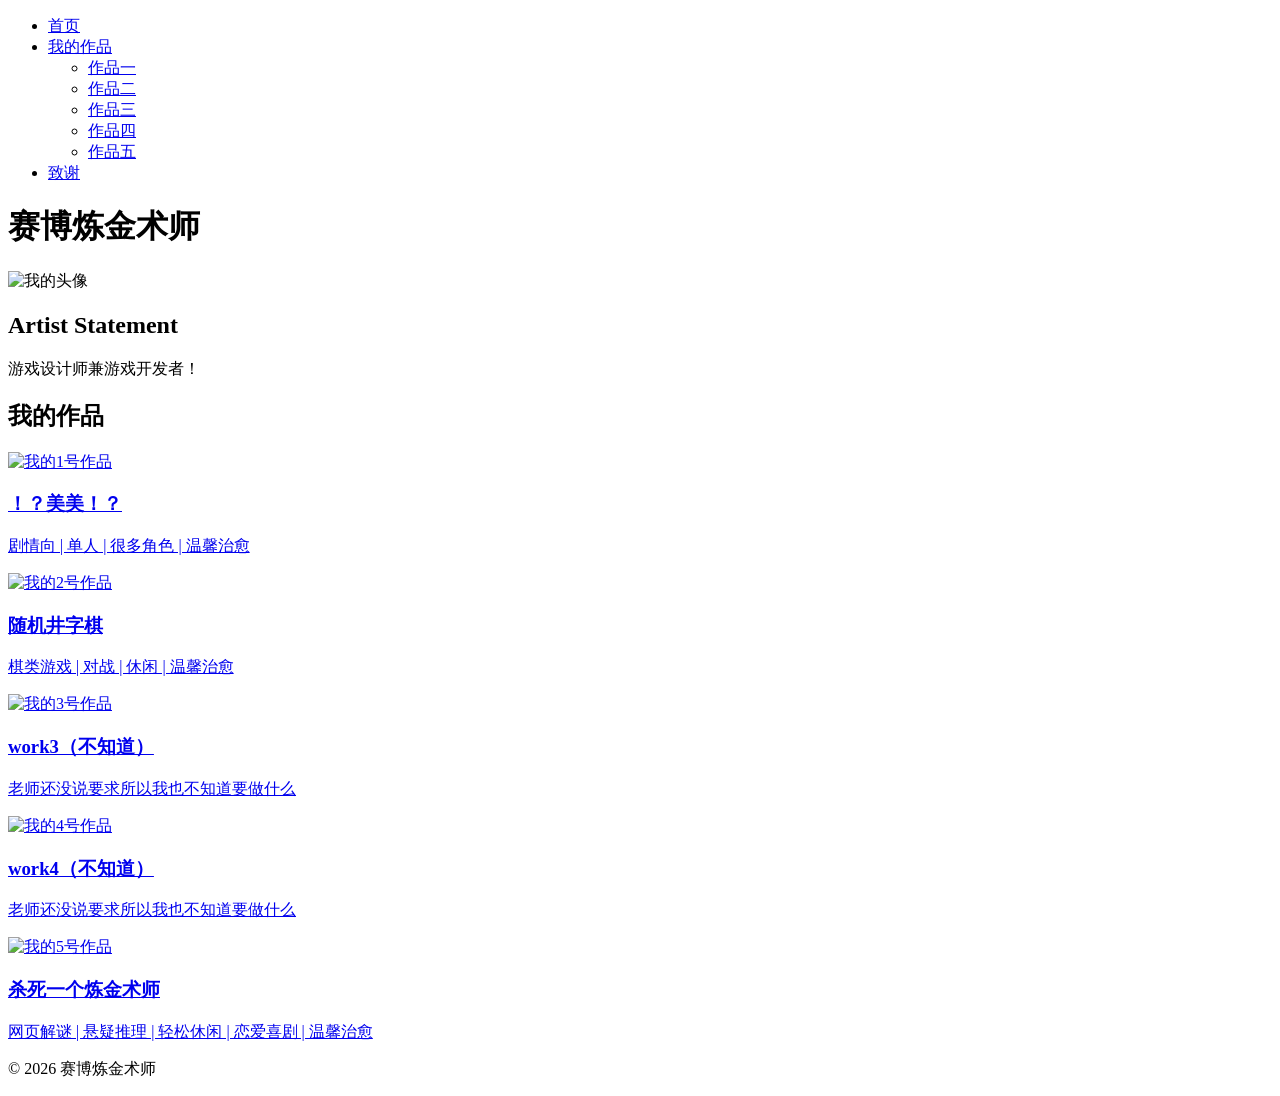
==== index.html @ 58104035 "玩家可在work2试玩游戏" ====
<!DOCTYPE html>
<html lang="zh-CN">
<head>
    <meta charset="UTF-8">
    <meta name="viewport" content="width=device-width,initial-scale=1">
    <title>我的作品集</title>
    <link rel="stylesheet" href="assets/css/style.css">
    <script src="assets/js/main.js" defer></script>
</head>

<body>
    <nav id="site-nav"></nav>

    <main>  
        <div class="left">
            <h1>赛博炼金术师</h1>
            <img class="avatar" src="assets/img/index/avatar.png" alt="我的头像">
            <h2>Artist Statement</h2>
            <p>游戏设计师兼游戏开发者！</p>
        </div>

        <div class="right">
            <h2>我的作品</h2>
            <div class="card">
                <a href="works/work1.html">
                    <img class="card_image" src="assets/img/placeholders/work1.jpg" alt="我的1号作品" loading="lazy">
                    <div class="card_content">
                        <h3>！？美美！？</h3>
                        <p>剧情向 | 单人 | 很多角色 | 温馨治愈</p>
                    </div>
                </a>
            </div>

            <div class="card">
                <a href="works/work2.html">
                    <img class="card_image" src="assets/img/placeholders/work2.jpg" alt="我的2号作品" loading="lazy">
                    <div class="card_content">
                        <h3>随机井字棋</h3>
                        <p>棋类游戏 | 对战 | 休闲 | 温馨治愈</p>
                    </div>
                </a>
            </div>

            <div class="card">
                <a href="works/work3.html">
                    <img class="card_image" src="assets/img/placeholders/work3.jpg" alt="我的3号作品" loading="lazy">
                    <div class="card_content">
                        <h3>work3（不知道）</h3>
                        <p>老师还没说要求所以我也不知道要做什么</p>
                    </div>
                </a>
            </div>

            <div class="card">
                <a href="works/work4.html">
                    <img class="card_image" src="assets/img/placeholders/work4.jpg" alt="我的4号作品" loading="lazy">
                    <div class="card_content">
                        <h3>work4（不知道）</h3>
                        <p>老师还没说要求所以我也不知道要做什么</p>
                    </div>
                </a>
            </div>

            <div class="card">
                <a href="works/work5.html">
                    <img class="card_image" src="assets/img/index/work5.webp" alt="我的5号作品" loading="lazy">
                    <div class="card_content">
                        <h3>杀死一个炼金术师</h3>
                        <p>网页解谜 | 悬疑推理 | 轻松休闲 | 恋爱喜剧 | 温馨治愈</p>
                    </div>
                </a>
            </div>
        </div>
    </main>
    
    <footer>
        <p> &copy; 2026 赛博炼金术师</p>
    </footer>
</body>
</html>
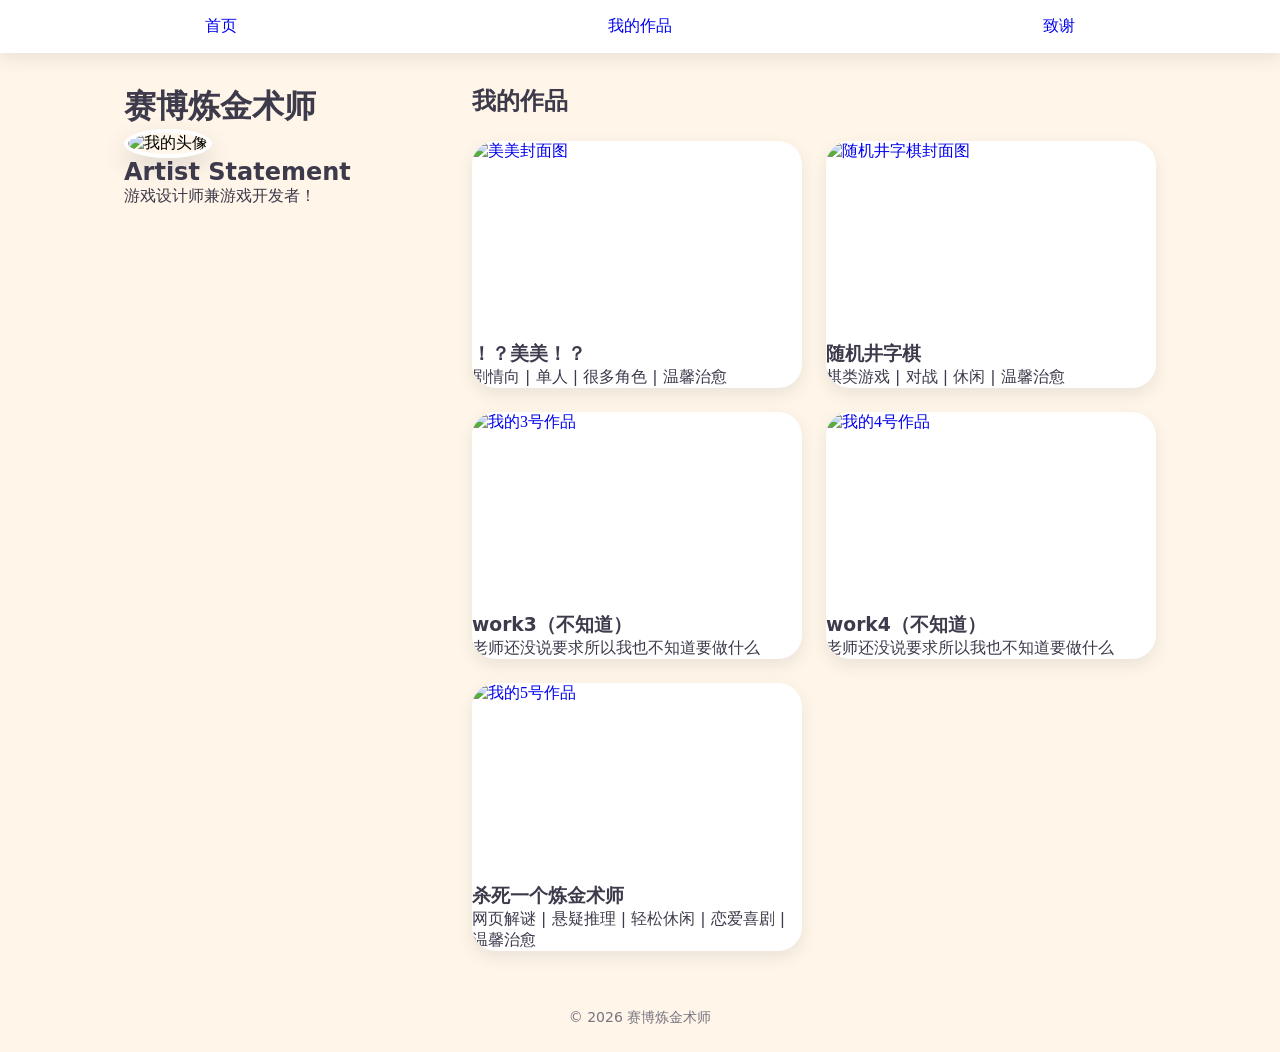
==== commit 703d56f0: "修改了footer的样式" ====
--- a/index.html
+++ b/index.html
@@ -3,7 +3,7 @@
 <head>
     <meta charset="UTF-8">
     <meta name="viewport" content="width=device-width,initial-scale=1">
-    <title>我的作品集</title>
+    <title>赛博炼金术师的作品集</title>
     <link rel="stylesheet" href="assets/css/style.css">
     <script src="assets/js/main.js" defer></script>
 </head>
@@ -23,7 +23,7 @@
             <h2>我的作品</h2>
             <div class="card">
                 <a href="works/work1.html">
-                    <img class="card_image" src="assets/img/placeholders/work1.jpg" alt="我的1号作品" loading="lazy">
+                    <img class="card_image" src="assets/img/placeholders/work1.jpg" alt="美美封面图" loading="lazy">
                     <div class="card_content">
                         <h3>！？美美！？</h3>
                         <p>剧情向 | 单人 | 很多角色 | 温馨治愈</p>
@@ -33,7 +33,7 @@
 
             <div class="card">
                 <a href="works/work2.html">
-                    <img class="card_image" src="assets/img/placeholders/work2.jpg" alt="我的2号作品" loading="lazy">
+                    <img class="card_image" src="assets/img/placeholders/work2.jpg" alt="随机井字棋封面图" loading="lazy">
                     <div class="card_content">
                         <h3>随机井字棋</h3>
                         <p>棋类游戏 | 对战 | 休闲 | 温馨治愈</p>
--- a/assets/css/style.css
+++ b/assets/css/style.css
@@ -0,0 +1,159 @@
+:root {
+  /* 色板：奶油底 + 糖果强调色 */
+  --color-bg: #FFF6E9;            /* 奶油底色 */
+  --color-surface: #FFFFFF;       /* 卡片/导航表面 */
+  --color-text: #3D3A4B;          /* 正文（不用纯黑，更柔和） */
+  --color-primary: #FF6B9D;       /* 主色：蜜桃粉 */
+  --accent-yellow: #FFD166;
+  --accent-mint: #06D6A0;
+  --accent-blue: #4CC9F0;
+  --accent-purple: #B388FF;
+
+  /* 圆角：多巴胺风 = 大圆角 */
+  --radius-sm: 10px;
+  --radius-lg: 24px;
+  --radius-pill: 999px;           /* 胶囊形 */
+
+  /* 阴影：软软地浮起来 */
+  --shadow-soft: 0 6px 16px rgba(61, 58, 75, 0.10);
+  --shadow-pop: 0 10px 24px rgba(61, 58, 75, 0.16);
+
+  /* 字体栈：从用户电脑里挨个找，找到哪个用哪个 */
+  --font-body: system-ui, -apple-system, "PingFang SC", "Microsoft YaHei", sans-serif;
+}
+
+* { margin: 0; box-sizing: border-box; }
+
+body {
+  background-color: var(--color-bg);
+}
+
+h1 {
+    color: var(--color-text);
+    font-family: var(--font-body);
+}
+
+h2 {
+    color: var(--color-text);
+    font-family: var(--font-body);
+}
+
+h3 {
+    color: var(--color-text);
+    font-family: var(--font-body);
+}
+
+p {
+    color: var(--color-text);
+    font-family: var(--font-body);
+}
+
+a {
+  text-decoration: none;
+}
+a:hover {
+  color: var(--color-primary);
+}
+
+/* For navigation bar */
+.nav-menu{
+    background-color: var(--color-surface);
+    box-shadow: var(--shadow-soft);
+    width: 100%;
+    padding: 16px 32px;
+
+    list-style: none;
+    display: flex;
+    gap: 24px;
+    align-items: center;
+    justify-content: space-around;
+    position: sticky;
+    top: 0;
+}
+
+.dropdown{
+    background-color: var(--color-surface);
+    box-shadow: var(--shadow-soft);
+    display: none;
+    position: absolute;
+    list-style: none;
+}
+.nav-menu li:hover .dropdown { display: block; }        /* 鼠标悬浮 */
+.nav-menu li:focus-within .dropdown { display: block; } /* 键盘 Tab 聚焦到菜单内任一链接 */
+
+/* For index.html */
+main:has(.left) {
+  display: grid;
+  grid-template-columns: 300px 1fr;  /* 左列固定 300px，1fr = 剩余空间全给右列 */
+  gap: 48px;
+  max-width: 1080px;
+  margin: 0 auto;                    /* 整块居中 */
+  padding: 32px 24px;
+  align-items: start;                /* 两列各自从顶部开始，不互相拉伸 */
+}
+@media (max-width: 768px) {   /* 视口 ≤768px 时生效 */
+  main { grid-template-columns: 1fr; }
+}
+
+.avatar{
+    width: 160px;
+    height: 160px;
+    border-radius: 50%;
+    object-fit: cover;
+    object-position: center;
+    border: 4px solid var(--color-surface);
+    box-shadow: var(--shadow-pop);
+}
+
+.right {
+  display: grid;
+  grid-template-columns: repeat(auto-fill, minmax(260px, 1fr));
+  gap: 24px;
+}
+.right h2 { grid-column: 1 / -1; }  /* 标题横跨所有列，独占一行 */
+
+.card {
+  background-color: var(--color-surface);
+  border-radius: var(--radius-lg);
+  overflow: hidden;                  /* 卡片圆角裁掉内部图片的方角 */
+  box-shadow: var(--shadow-soft);
+  transition: transform 0.25s ease, box-shadow 0.25s ease;
+}
+.card:hover {
+  transform: translateY(-6px);       /* 悬浮时上浮 */
+  box-shadow: var(--shadow-pop);
+}
+.card_image {
+  width: 100%;
+  height: 200px;
+  object-fit: cover;
+  display: block;   /* ★ img 默认是 inline，底边会留出几像素缝隙（基线对齐导致），display:block 根治 */
+}
+
+/* For specific work pages */
+main {
+  gap: 48px;
+  max-width: 1080px;
+  margin: 0 auto;                    /* 整块居中 */
+  padding: 32px 24px;
+  align-items: start;                /* 两列各自从顶部开始，不互相拉伸 */
+}
+
+.work_image{
+    width: 600px;
+    height: 400px;
+    border-radius: 8px;
+    object-fit: cover;
+    object-position: center;
+}
+
+footer {
+  padding: 24px;
+  text-align: center;
+}
+
+footer p {
+  color: #777482;
+  font-size: 0.875rem;
+  line-height: 1.5;
+}
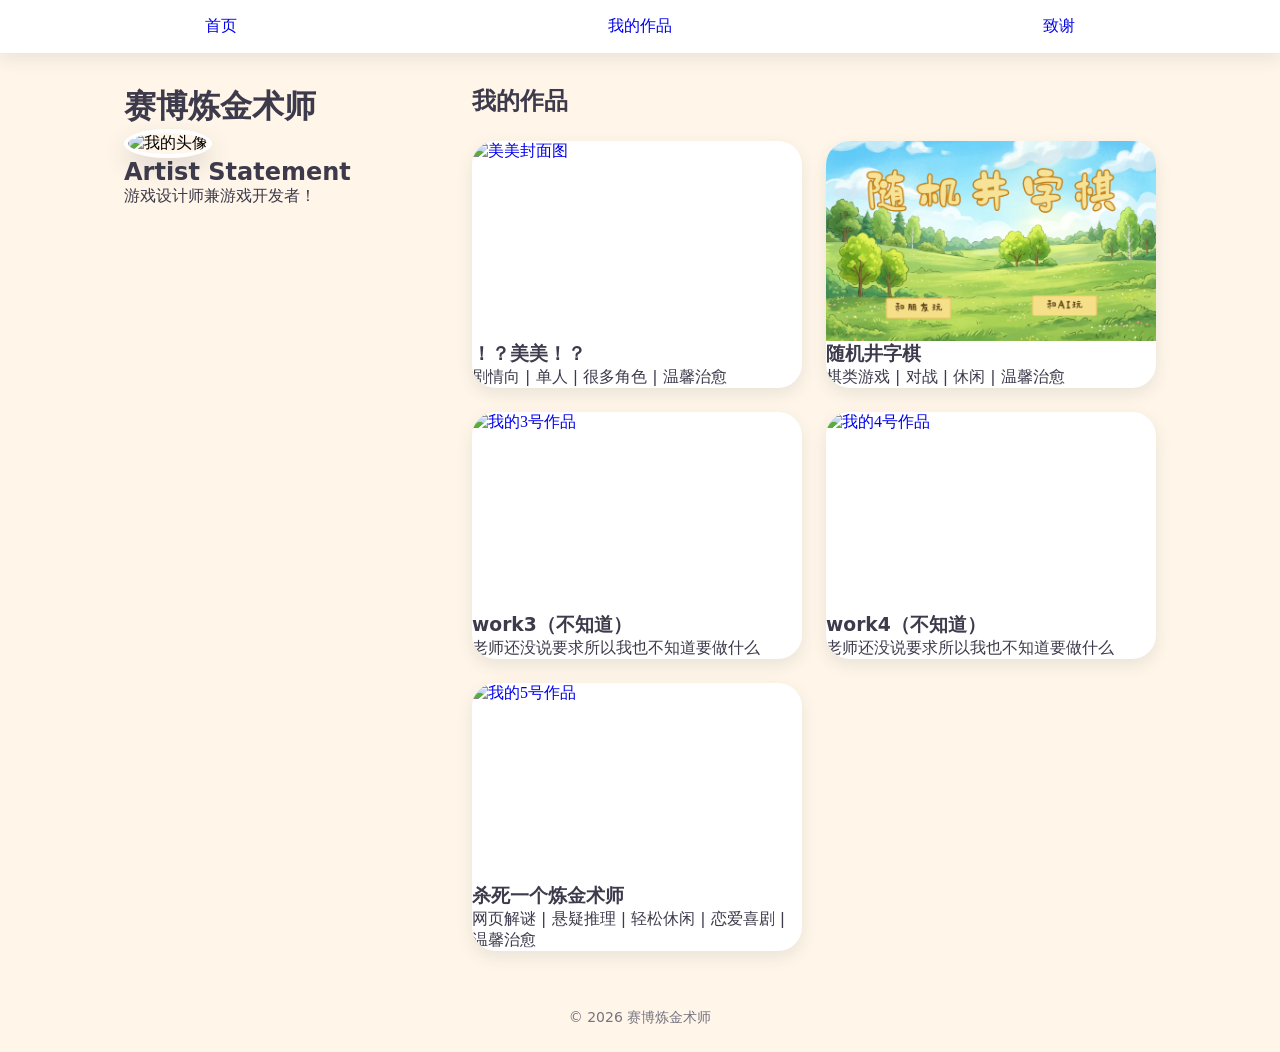
==== commit d511ebb1: "修改了work2的封面图" ====
--- a/index.html
+++ b/index.html
@@ -33,7 +33,7 @@
 
             <div class="card">
                 <a href="works/work2.html">
-                    <img class="card_image" src="assets/img/placeholders/work2.jpg" alt="随机井字棋封面图" loading="lazy">
+                    <img class="card_image" src="assets/img/index/work2_cover.png" alt="随机井字棋封面图" loading="lazy">
                     <div class="card_content">
                         <h3>随机井字棋</h3>
                         <p>棋类游戏 | 对战 | 休闲 | 温馨治愈</p>
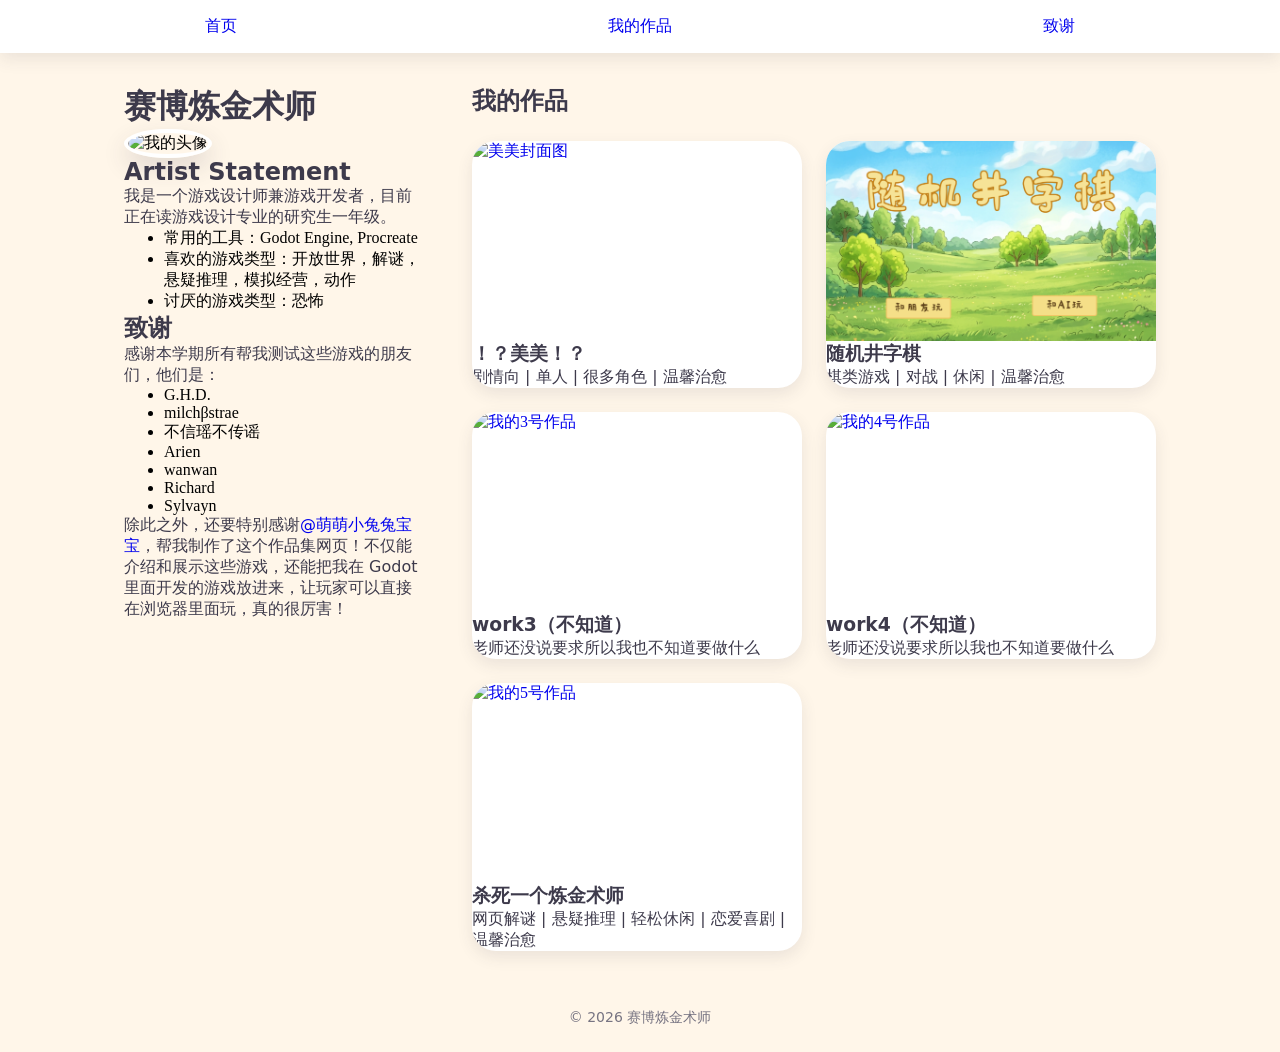
==== commit 35bf81f8: "修改了致谢部分的布局" ====
--- a/index.html
+++ b/index.html
@@ -16,7 +16,28 @@
             <h1>赛博炼金术师</h1>
             <img class="avatar" src="assets/img/index/avatar.png" alt="我的头像">
             <h2>Artist Statement</h2>
-            <p>游戏设计师兼游戏开发者！</p>
+            <p>我是一个游戏设计师兼游戏开发者，目前正在读游戏设计专业的研究生一年级。</p>
+            <ul>
+                <li>常用的工具：Godot Engine, Procreate</li>
+                <li>喜欢的游戏类型：开放世界，解谜，悬疑推理，模拟经营，动作</li>
+                <li>讨厌的游戏类型：恐怖</li>
+            </ul>
+            
+
+            <div>
+                <h2>致谢</h2>
+                <p>感谢本学期所有帮我测试这些游戏的朋友们，他们是：</p>
+                    <ul>
+                        <li>G.H.D.</li>
+                        <li>milchβstrae</li>
+                        <li>不信瑶不传谣</li>
+                        <li>Arien</li>
+                        <li>wanwan</li>
+                        <li>Richard</li>
+                        <li>Sylvayn</li>
+                    </ul>
+                <p>除此之外，还要特别感谢<a href="https://cybera1chemist.github.io/GigiHub/" target="_blank">@萌萌小兔兔宝宝</a>，帮我制作了这个作品集网页！不仅能介绍和展示这些游戏，还能把我在 Godot 里面开发的游戏放进来，让玩家可以直接在浏览器里面玩，真的很厉害！</p>
+            </div>
         </div>
 
         <div class="right">
@@ -71,6 +92,7 @@
                 </a>
             </div>
         </div>
+
     </main>
     
     <footer>
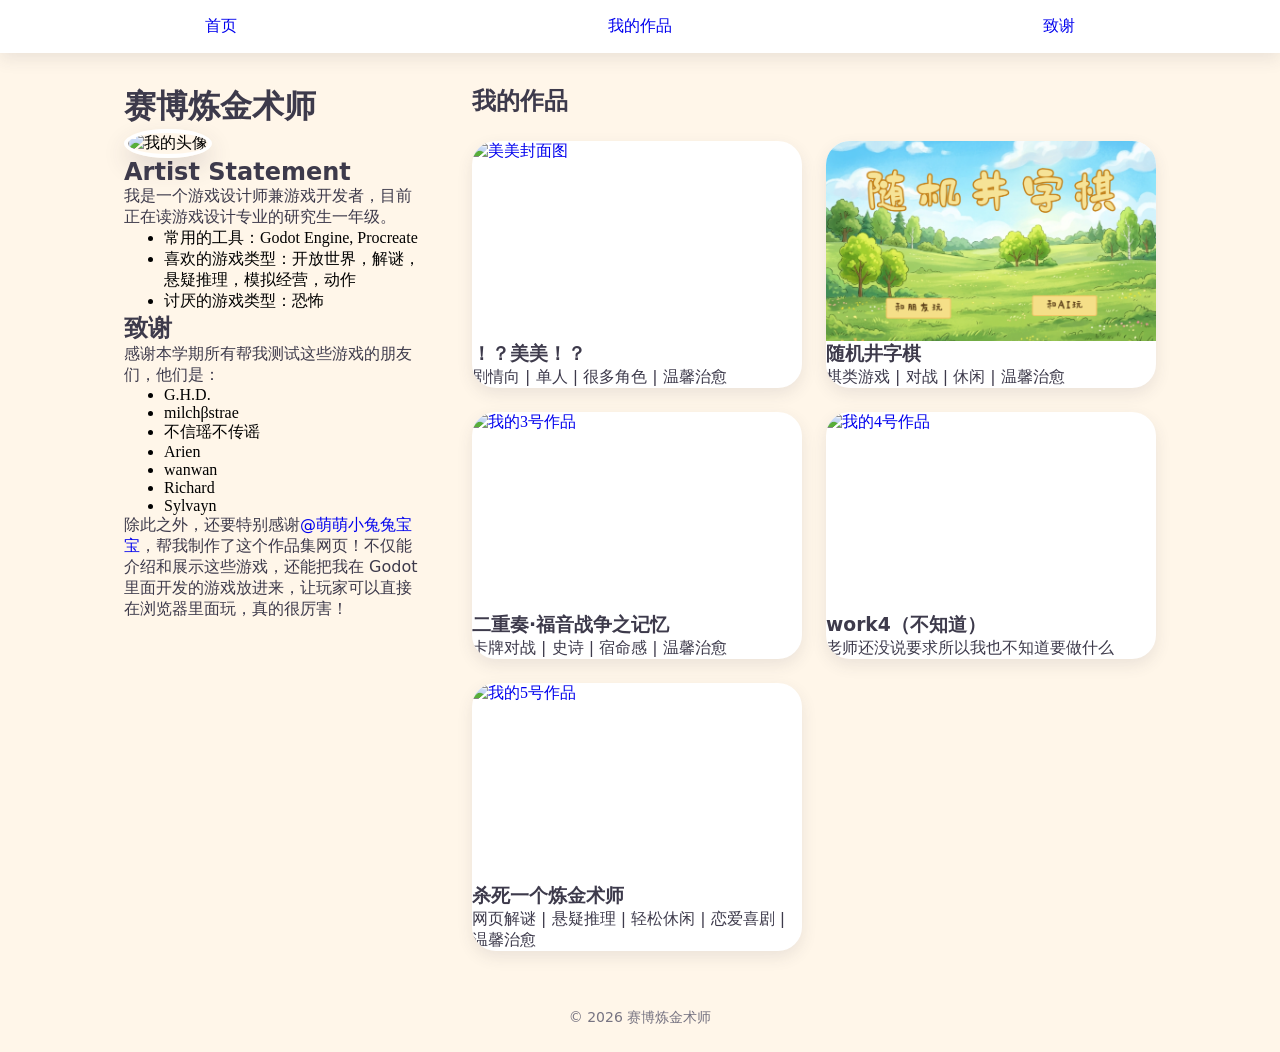
==== commit 49963cad: "changed p3 background" ====
--- a/index.html
+++ b/index.html
@@ -66,8 +66,8 @@
                 <a href="works/work3.html">
                     <img class="card_image" src="assets/img/placeholders/work3.jpg" alt="我的3号作品" loading="lazy">
                     <div class="card_content">
-                        <h3>work3（不知道）</h3>
-                        <p>老师还没说要求所以我也不知道要做什么</p>
+                        <h3>二重奏·福音战争之记忆</h3>
+                        <p>卡牌对战 | 史诗 | 宿命感 | 温馨治愈</p>
                     </div>
                 </a>
             </div>
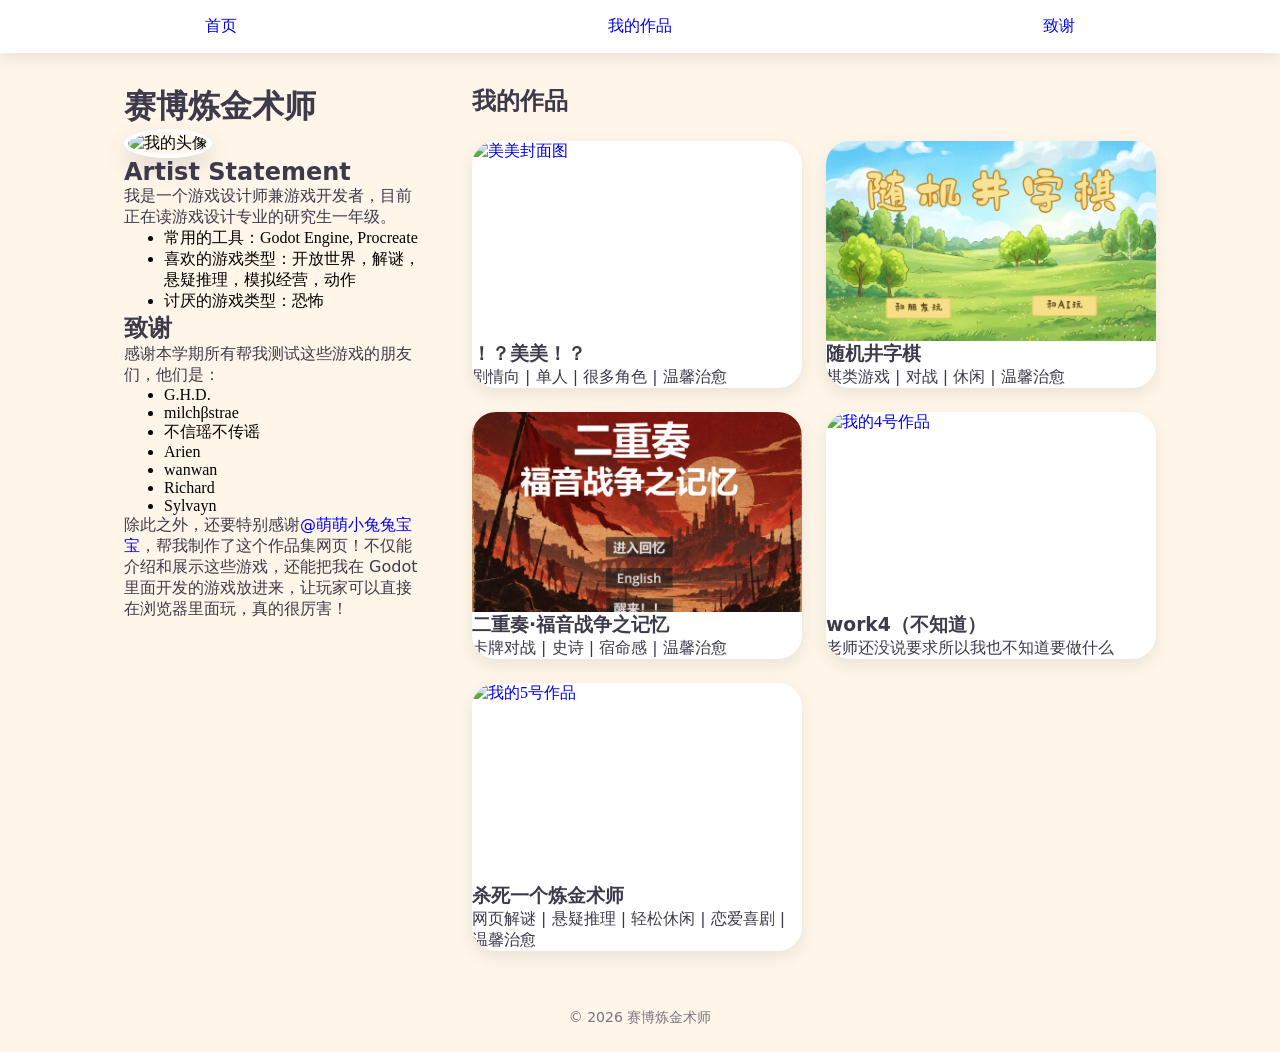
==== commit 7fa15b66: "updated work3.html" ====
--- a/index.html
+++ b/index.html
@@ -64,7 +64,7 @@
 
             <div class="card">
                 <a href="works/work3.html">
-                    <img class="card_image" src="assets/img/placeholders/work3.jpg" alt="我的3号作品" loading="lazy">
+                    <img class="card_image" src="assets/img/index/work3_cover.png" alt="我的3号作品" loading="lazy">
                     <div class="card_content">
                         <h3>二重奏·福音战争之记忆</h3>
                         <p>卡牌对战 | 史诗 | 宿命感 | 温馨治愈</p>
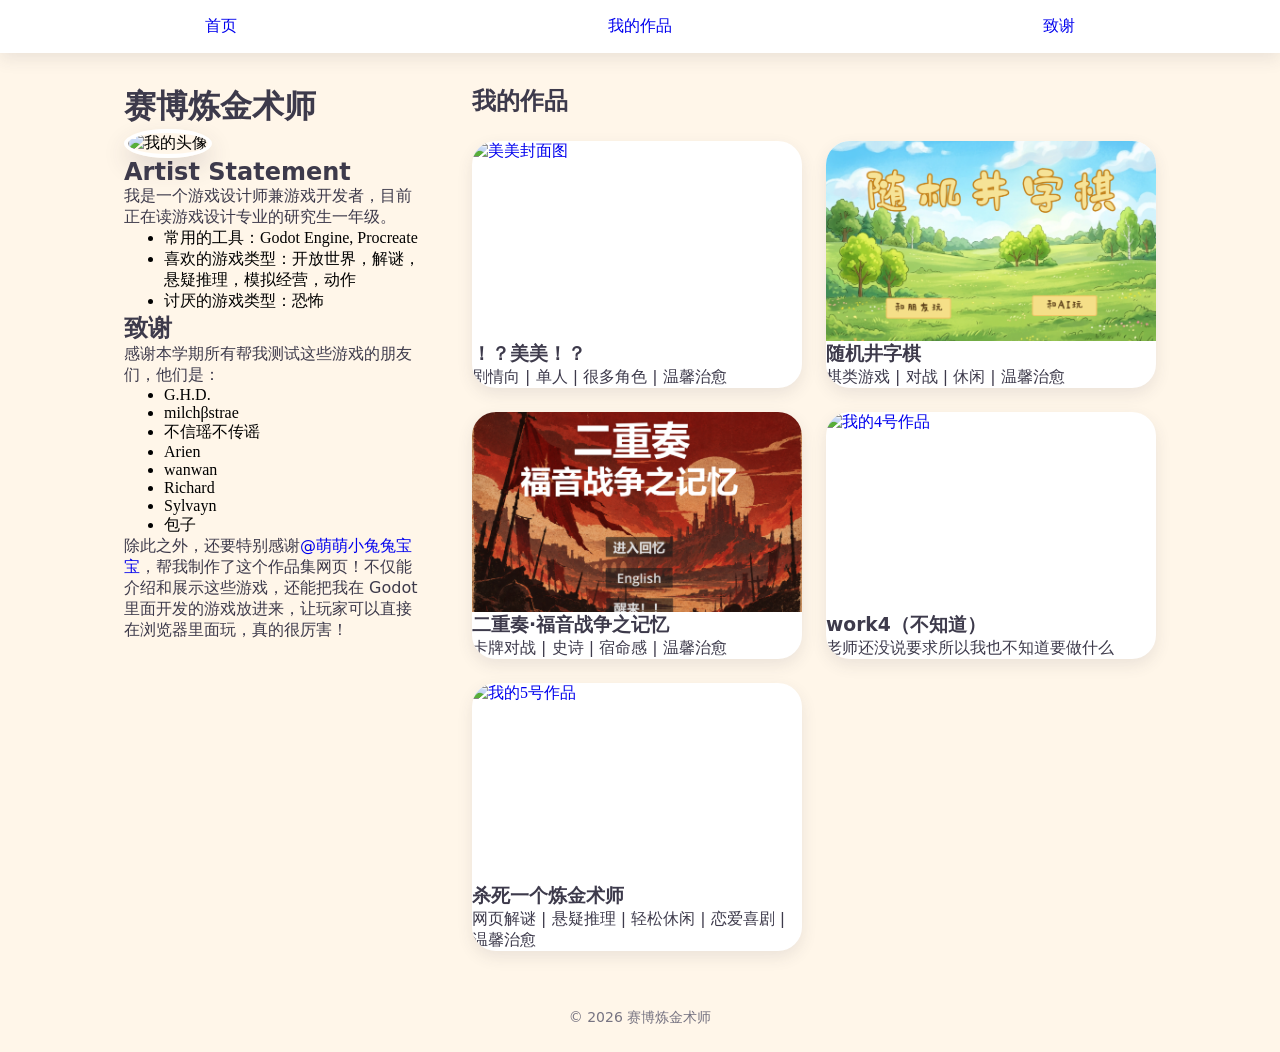
==== commit 5a3578bc: "added baozi to thanks list" ====
--- a/index.html
+++ b/index.html
@@ -35,6 +35,7 @@
                         <li>wanwan</li>
                         <li>Richard</li>
                         <li>Sylvayn</li>
+                        <li>包子</li>
                     </ul>
                 <p>除此之外，还要特别感谢<a href="https://cybera1chemist.github.io/GigiHub/" target="_blank">@萌萌小兔兔宝宝</a>，帮我制作了这个作品集网页！不仅能介绍和展示这些游戏，还能把我在 Godot 里面开发的游戏放进来，让玩家可以直接在浏览器里面玩，真的很厉害！</p>
             </div>
